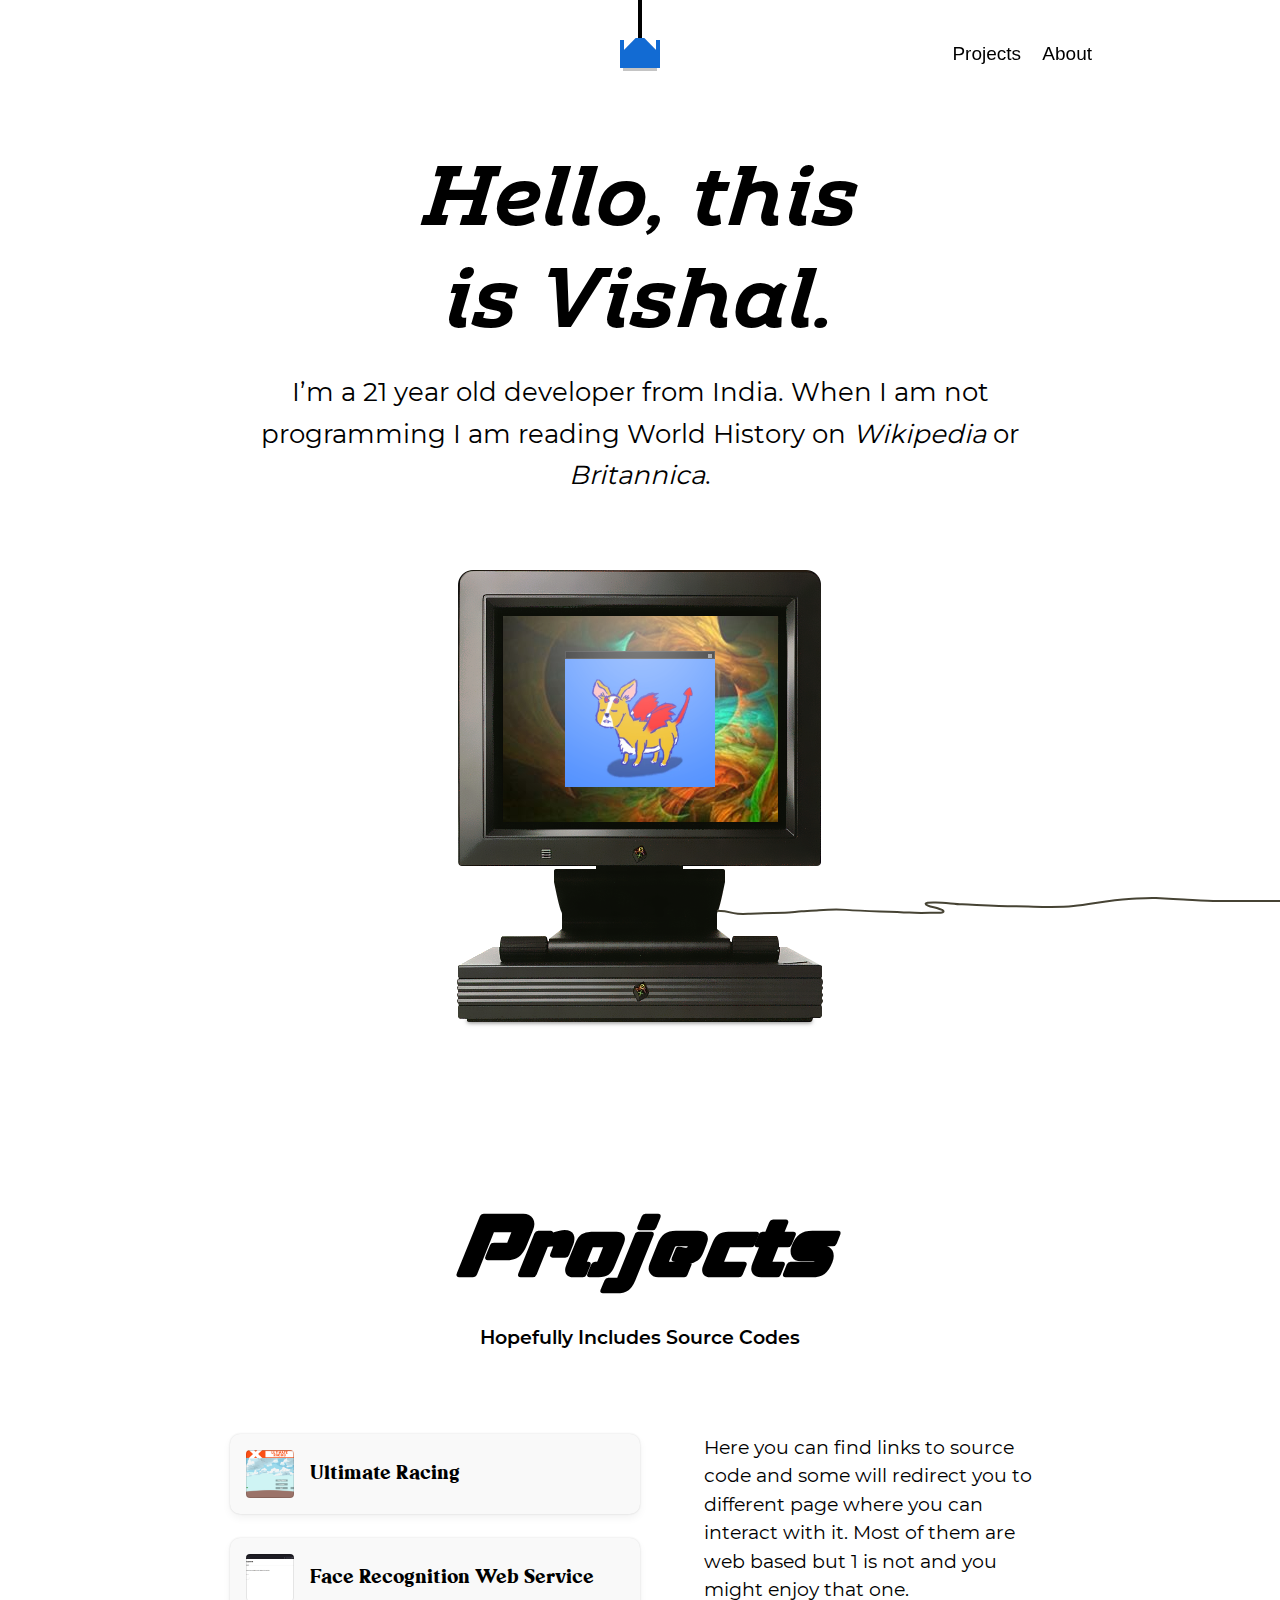
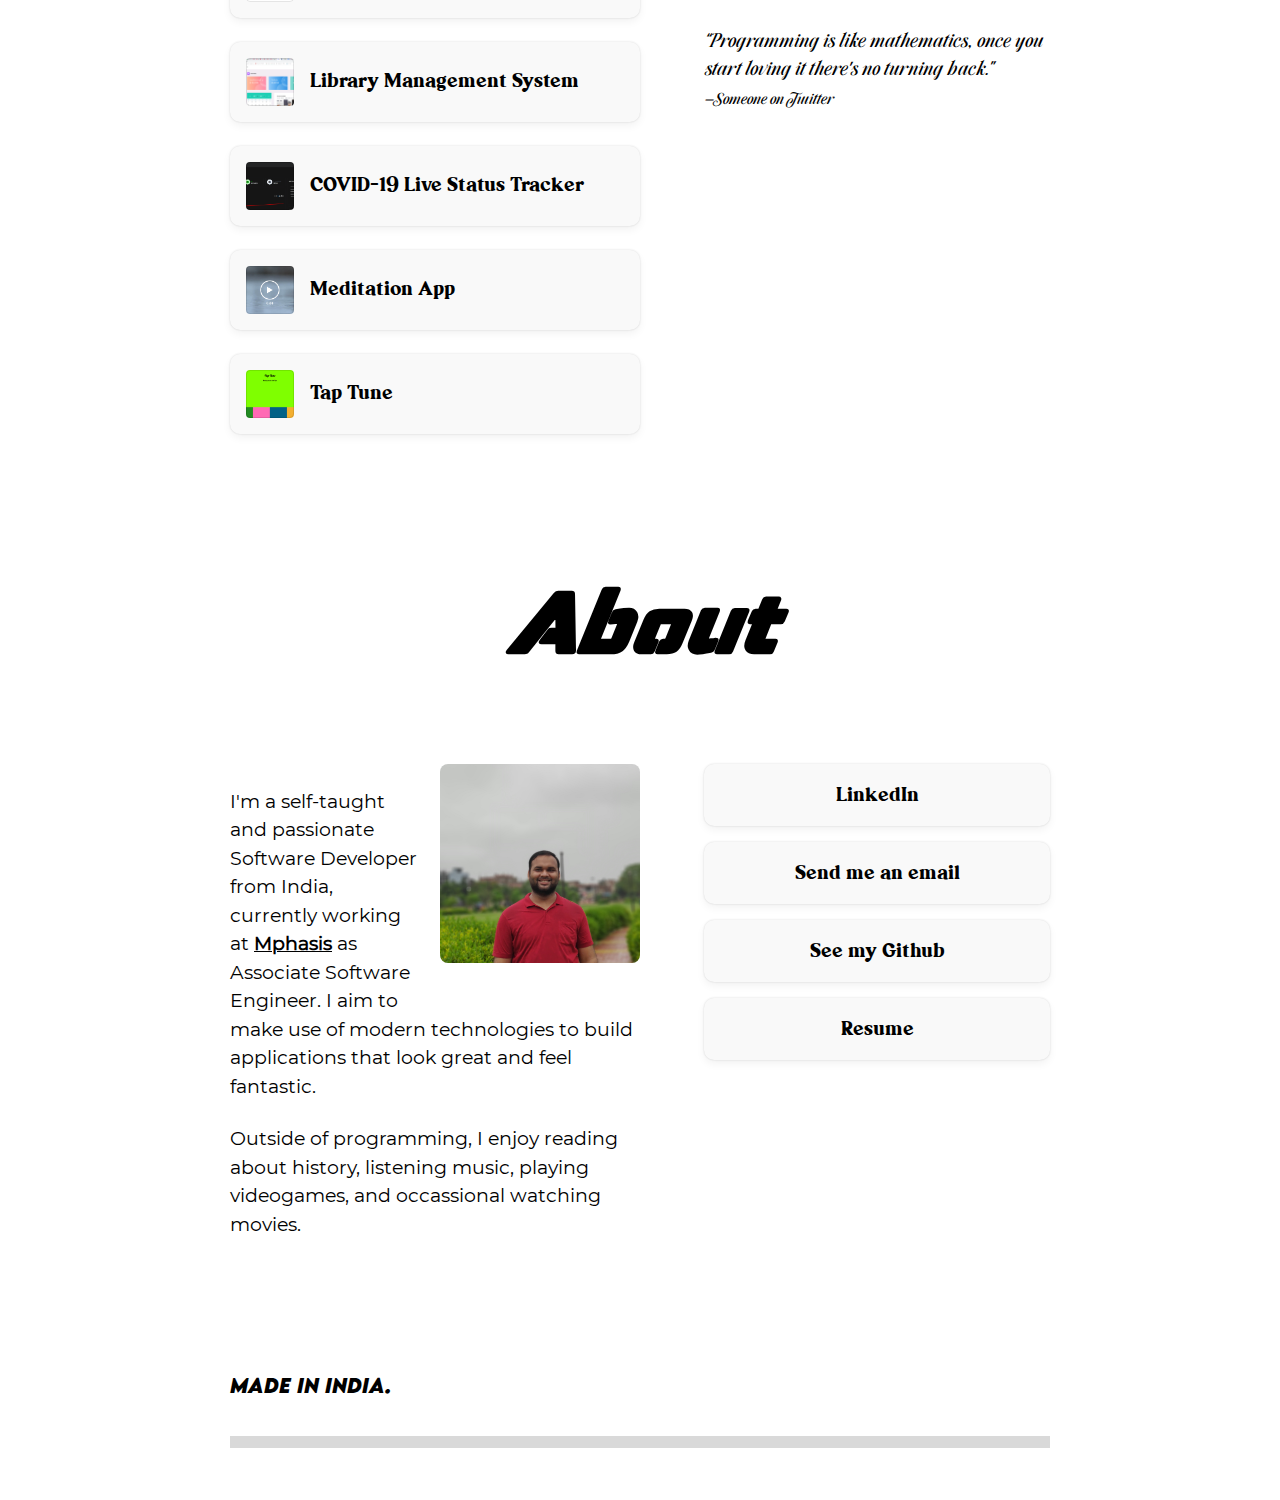
==== index.html @ 332086d8 "Add files via upload" ====
<!DOCTYPE html><html lang="en">

<meta http-equiv="content-type" content="text/html;charset=utf-8" />
<head>
    <meta charset="UTF-8">
    <meta name="viewport" content="width=device-width, initial-scale=1.0">
    <meta http-equiv="X-UA-Compatible" content="ie=edge">
    <meta name="description" content="I’m a 21 year old  developer from India.">
    <link rel="apple-touch-icon-precomposed" href="apple-touch-icon.png">
    
    <link rel="icon shortcut" href="Media/images/icon.ico">
    <link rel="stylesheet" type="text/css" href="CSS/reset.css">
    <link rel="stylesheet" type="text/css" href="CSS/stylesheet.css">
    <link rel="stylesheet" type="text/css" href="CSS/style.css">
    <link rel="stylesheet" href="https://maxcdn.bootstrapcdn.com/bootstrap/4.5.2/css/bootstrap.min.css">
    <script src="https://ajax.googleapis.com/ajax/libs/jquery/3.5.1/jquery.min.js"></script>
    <script src="https://cdnjs.cloudflare.com/ajax/libs/popper.js/1.16.0/umd/popper.min.js"></script>
    <script src="https://maxcdn.bootstrapcdn.com/bootstrap/4.5.2/js/bootstrap.min.js"></script>
    <title>Vishal Rajoriya</title>
</head>
<body class="pulp">
     <main>  
         <header> 
             <nav> 
                 <a href="#" title="Doesnt need a Title" class="logo"> 
                     <figure> 
                        <svg fill="none" height="71" width="40" xmlns="http://www.w3.org/2000/svg">
                            <path d="M18 0h4v38h-4z" fill="#000" class="cable"/>
                            <g fill="#126bd3">
                                <path d="M0 54h40v14H0zM0 40h4v14H0zM36 40h4v14h-4z"/>
                                <path d="M15.667 38h8.666L40 54H0z"/>
                            </g>
                            <path d="M3 71h34v-3H3z" fill="#c4c4c4"/>
                        </svg> 
                    </figure> 
                </a> 
                <ul class="menu"> 
                    <li><a href="#projects">Projects</a></li> 
                    <li><a href="#about">About</a></li> 
                </ul> 
            </nav> 
        </header>  
        <section class="introduction"> 
            <div class="content"> 
                <header> 
                    <h1 style="font-family: hen1;">Hello, this<br> is Vishal.</h1> 
                    <h2 style="font-family: mons;">I’m a 21 year old developer from India. When I am not programming I am reading 
                        World History on <a href="https://en.wikipedia.org/wiki/Timelines_of_world_history"><i>Wikipedia</i></a> 
                        or <a href="https://www.britannica.com/place/ancient-Rome"><i>Britannica</i></a>.</h2> 
                </header> 
            </div> 
            <figure class="computer"> 
                <figure class="monitor"></figure> 
                <figure class="video"> 
                    <div class="desktop"> 
                        <div class="dancing-baby window">

                        </div> 
                    </div> 
                </figure> 
                <figure class="cord"> 
                    <svg fill="none" height="18" width="501" xmlns="http://www.w3.org/2000/svg">
                        <path d="M0 13.75c5.741 0 11.129.982 16.7 2.347 5.62 1.377 11.136.84 16.84.573a929.11 929.11 0 0134.262-.955c5.546-.054 11.153-1.02 16.7-1.364 5.821-.362 11.64-.626 17.452-1.091 8.968-.718 18.483-1.109 27.471-.382 20.992 1.697 41.946 1.283 62.959 2.728 9.912.682 20.062.11 30.004.11.694 0 4.702-.19 4.008-1.72-.672-1.482-3.177-1.638-4.453-2.21-3.455-1.547-7.44-1.436-11.022-3.191-7.614-3.732 5.67-3.192 7.905-3.192 8.769 0 17.423 1.59 26.191 1.964 17.682.753 35.242 1.964 52.967 1.964 19.383 0 39.103 1.808 58.422-.245 18.505-1.967 36.792-6.178 55.416-7.012 9.01-.403 18.15-1.376 27.165-.982 9.221.403 18.446.895 27.667 1.364 11.493.585 22.83 1.473 34.346 1.473"/>
                    </svg>
                 </figure> 
                </figure> 
            </section>  


            <section class="projects" id="projects"> 
                <div class="content"> 
                    <header> 
                        <h1  style="font-family: per;">Projects</h1> 
                        <h3 style="font-family: mons2;">Hopefully Includes Source Codes</h3> 
                    </header> 
                    <div class="side-by-side"> 
                        <ul class="items"> 
                            <li> 
                                <a href="https://github.com/amBatman-tech/Ultimate-Racing" title="Ultimate Racing"> 
                                    <figure> 
                                        <div class="artwork" style="background-image:url(Media/images/ultimate-racing.png)">
                                        </div> 
                                    </figure> 
                                <cite style="font-family: ran;">Ultimate Racing</cite> 
                                </a> 
                            </li> 
                            
                            <li> 
                                <a href="https://github.com/amBatman-tech/face-recognition-flask-app" title="Face Recognition Web Service"> 
                                    <figure> 
                                        <div class="artwork" style="background-image:url(Media/images/facial-recognition.png)">
                                        </div> 
                                    </figure> 
                                    <cite style="font-family: ran;">Face Recognition Web Service</cite> 
                                </a> 
                            </li>
                            
                            <li> 
                                <a href="https://github.com/amBatman-tech/Library-Management-System-using-Angular-Spring-Boot-and-Oracle" title="Library Management System"> 
                                    <figure> 
                                        <div class="artwork" style="background-image:url(Media/images/Library-Management-dashboard.png)">
                                        </div> 
                                    </figure> 
                                    <cite style="font-family: ran;">Library Management System</cite>
                                </a> 
                            </li> 
                            
                            
                            <li> 
                                <a href="covid-live-tracker/index.html" title="COVID-19 Live Status Tracker"> 
                                    <figure> 
                                        <div class="artwork" style="background-image:url(Media/images/covid-tracker-app.png)">
                                        </div> 
                                    </figure> 
                                    <cite style="font-family: ran;">COVID-19 Live Status Tracker</cite>
                                </a> 
                            </li> 
    
                            <li> 
                                <a href="Meditation_app/index.html" title="Meditation App"> 
                                    <figure> 
                                        <div class="artwork" style="background-image:url(Media/images/Meditation-app.png)">
                                        </div> 
                                    </figure> 
                                    <cite style="font-family: ran;">Meditation App</cite>
                                </a> 
                            </li>
                            
                            <li> 
                                <a href="Tap-Tune/index.html" title="Tap Tune"> 
                                    <figure> 
                                        <div class="artwork" style="background-image:url(Media/images/tap-tune.png)">
                                        </div> 
                                    </figure> 
                                    <cite style="font-family: ran;">Tap Tune</cite>
                                </a> 
                            </li> 
                            
                        </ul> 
                        <aside class="notes"> 
                            <p style="font-family: mons;">Here you can find links to source code and some will redirect you to different page where you can interact with it. Most of them are web based but 1 is not and you might enjoy that one.</p> 
                            <blockquote  style="font-family:handyQuote;"> “Programming is like mathematics, once you start loving it there's no turning back.” <br>
                                <small>—<a href="https://twitter.com/itsbaibhav/status/1422830975092805635" target="_blank" >Someone on Twitter</a></small> 
                            </blockquote> 
                        </aside>
                    </div>
                </div>
            </section>     
        

        <section class="about" id="about"> 
            <div class="content"> 
                <header> 
                    <h1 style="text-align: center;font-family: per;">About</h1> 
                </header> 
                <div class="side-by-side"> 
                    <article> <figure class="photo"> 
                        <img src="Media/images/mugshot-1.jpg" width="200" height="218" title="File photo"> 
                    </figure>
                    <p style="font-family: mons;">I'm a self-taught and passionate Software Developer from India, currently working at <u><a href="https://www.mphasis.com/home.html" style="text-decoration: none;color: black;font-weight: 900;">Mphasis</a></u>
                        as Associate Software Engineer. I aim to make use of modern technologies to build applications that look great and feel fantastic. </p>
                        <p style="font-family: mons;">Outside of programming, I enjoy reading about history, listening music, playing videogames, and occassional watching movies.</p> 
                        </article> 
                        <nav class="links"> 
                            <ul> 
                                <li><a href="https://www.linkedin.com/in/vishal-rajoriya-156888165/" style="font-family: ran;">LinkedIn</a></li> 
                                <li><a href="mailto:vishalrajauriya2013@gmail.com?subject=Hey" style="font-family: ran;">Send me an email</a></li>
                                <li><a href="https://github.com/amBatman-tech" style="font-family: ran;">See my Github</a></li> 
                                <li><a href="/Media/docs/VISHALRAJORIYA_RESUME.pdf" style="font-family: ran;">Resume</a></li> 
                            </ul> 
                        </nav> 
                    </div> 
                </div> 
            </section>  
            
            <footer> <div class="content"> <p style="font-family: lem2;">Made in India.</p> </div> </footer> 
        </main> 
        
        <script src="js/main.js"></script> </body>

</html>
---- CSS/stylesheet.css ----
@font-face{
	font-family:Noe Text;
	src:url(NoeText.1c313b59.woff2) format("woff2"),url(NoeText.b48b0029.woff) format("woff");
	font-weight:400;
	font-style:normal
	}
@font-face{
	font-family:Noe Text;
src:url(NoeText-Bold.529838f6.woff2) format("woff2"),url(NoeText-Bold.2d2126b9.woff) format("woff");
font-weight:700;
font-style:normal
}

@font-face{
	font-family:Noe Text;
src:url(NoeText-SemiBoldItalic.d4eff6a8.woff2) format("woff2"),url(NoeText-SemiBoldItalic.509836cc.woff) format("woff");
font-weight:600;
font-style:italic
}

@font-face{font-family:Noe Text;
src:url(NoeText-BoldItalic.c31d9f21.woff2) format("woff2"),url(NoeText-BoldItalic.d7d267e1.woff) format("woff");
font-weight:700;
font-style:italic
}
@font-face{
	font-family:Noe Text;
	src:url(NoeText-BlackItalic.026314c4.woff2) format("woff2"),url(NoeText-BlackItalic.6ed359b5.woff) format("woff");
	font-weight:900;
	font-style:italic
	}
@font-face{
		font-family:Noe Text;
		src:url(NoeText-SemiBold.a7fa5716.woff2) format("woff2"),url(NoeText-SemiBold.26dc69ac.woff) format("woff");
		font-weight:600;
		font-style:normal
		}
@font-face{
	font-family:Noe Text;
	src:url(NoeText-Black.3ad57c14.woff2) format("woff2"),url(NoeText-Black.56181d0d.woff) format("woff");
	font-weight:900;font-style:normal
	}
	@font-face{
		font-family:Noe Text;
	src:url(NoeText-Italic.4441f20a.woff2) format("woff2"),url(NoeText-Italic.ae378d26.woff) format("woff");
	font-weight:400;
	font-style:italic}
---- CSS/style.css ----
@font-face{
    font-family: 'handyQuote';
    src: url(fonts/HandyQuomteRegular-6YLLo.ttf);

}

@font-face{
    font-family: 'per';
    src: url(fonts/Pervitina-Dex-FFP.ttf);

}

@font-face{
    font-family: 'hen1';
    src: url(fonts/Amazing-Slab-Bold-Italic-trial.ttf);
}

@font-face{
    font-family: 'lem';
    src: url(fonts/LemonMilkMediumItalic-d95nl.otf);
}

@font-face{
    font-family: 'lem2';
    src: url(fonts/LemonMilkBoldItalic-PKZ3P.otf);
}

@font-face{
    font-family: 'mons';
    src: url(fonts/MontserratRegular-BWBEl.ttf);
}

@font-face{
    font-family: 'mons2';
    src: url(fonts/MontserratSemibold-8M8PB.otf);
}

@font-face{
    font-family: 'ran';
    src: url(fonts/RanilleNormalRegular-EaZJj.ttf);
}

html{
    scroll-behavior: smooth;
  }
.pulp{
    /*font-family:Noe Text,serif;*/
    font-size:19px;
    line-height:1.5;
    -webkit-font-smoothing:antialiased;
    color:#000;background-color:#fff
}
@media (prefers-color-scheme:dark)
{.pulp{color:#fff;background-color:#000}}.pulp *{box-sizing:border-box;-moz-box-sizing:border-box}.pulp h1{font-size:85px;font-weight:800;line-height:1.2}

@media (max-width:600px)
{.pulp h1{font-size:60px}}.pulp h2{font-size:26px;line-height:1.6}.pulp h3{font-family:Helvetica Neue,sans-serif;font-size:19px;font-weight:500}.pulp em,.pulp i{font-style:italic}.pulp a{color:inherit}.pulp .content{padding-left:52px;padding-right:52px;margin:0 auto;max-width:924px}

@media (max-width:600px)
{.pulp .content{padding-left:32px;padding-right:32px}}.pulp .content *+*{margin-top:1.5rem}.pulp main>header{font-family:Helvetica Neue,sans-serif;font-size:19px;font-weight:500;position:fixed;width:100%;top:0;z-index:9}
.pulp main>header nav{zoom:1;display:block;position:relative;max-width:1000px;margin:0 auto}
.pulp main>header nav:after,
.pulp main>header nav:before{content:"";display:table}
.pulp main>header nav:after{clear:both}
.pulp main>header .logo{position:absolute;width:100%;text-align:center}
.pulp main>header .logo .cable{fill:#000}

@media (prefers-color-scheme:dark)
{.pulp main>header .logo .cable{fill:#343434}}
.pulp main>header .menu{position:relative;z-index:2;float:right;margin:32px;padding:8px 16px;border-radius:8px;background:hsla(0,0%,100%,.75)}
.pulp main>header .menu li{display:inline-block}
.pulp main>header .menu li:not(:last-child){margin-right:16px}
.pulp main>header .menu a{text-decoration:none;color:inherit}

@media (prefers-color-scheme:dark)
{.pulp main>header .menu{background:rgba(0,0,0,.75)}}

@media (max-width:600px)
{.pulp main>header .menu{display:none;}}
.pulp main>section{padding-top:92px}
.pulp main>section header{padding-top:52px;padding-bottom:52px}


@media (max-width:600px)
{.pulp main>section header{padding-top:32px;padding-bottom:32px}}
.pulp main>section .side-by-side{display:table;width:100%}
.pulp main>section .side-by-side>*{display:table-cell;vertical-align:top}
.pulp main>section .side-by-side>:last-child{width:50%;padding-left:64px

}@media (max-width:600px)
{.pulp main>section .side-by-side>*{display:block}
.pulp main>section .side-by-side>:last-child{width:auto;padding-left:0}}
.pulp main>footer{padding-top:52px;padding-bottom:52px;font-family:Helvetica Neue,sans-serif;font-weight:500}


@media (max-width:600px)
{.pulp main>footer{padding-top:32px;padding-bottom:32px}}
.pulp main>footer .content{margin-top:64px}
.pulp main>footer .content p{margin-top:0}
.pulp main>footer .content:after{content:"";display:block;height:32px;border-bottom:12px solid rgba(0,0,0,.15)}

@media (prefers-color-scheme:dark)
{.pulp main>footer .content:after{border-bottom:12px solid hsla(0,0%,100%,.1)}}
.pulp .introduction{text-align:center}
.pulp .introduction .computer{display:block;margin:0 auto;position:relative;width:100%;overflow:hidden}
.pulp .introduction .computer .monitor{
    display:block;background-position:top;background-repeat:no-repeat;
    background-image:url(../Media/images/Computer-Sprite.png);height:484px;z-index:1;background-position-y:top}


@media (prefers-color-scheme:dark)
{.pulp .introduction .computer .monitor{background-position-y:bottom}}
.pulp .introduction .computer .video{
    z-index:-1;display:table;position:absolute;text-align:center;top:58px;
    left:50%;margin-left:-138px;width:276px;height:209px;background:url(../Media/images/Wallpaper.jpg)
}
.pulp .introduction .computer .video .desktop{display:table-cell;vertical-align:middle}
.pulp .introduction .computer .cord{position:absolute;left:50%;margin-left:75px;top:340px;width:100%;height:32px}
.pulp .introduction .computer .cord svg{position:absolute;left:2px;stroke-width:2px}
.pulp .introduction .computer .cord:after{content:"";display:block;position:absolute;left:501px;top:3px;right:0;height:2px}
.pulp .introduction .computer .cord svg{stroke:#464334}.pulp .introduction .computer .cord:after{background:#464334}

@media (prefers-color-scheme:dark){
    .pulp .introduction .computer .cord svg{stroke:#191813}
    .pulp .introduction .computer .cord:after{background:#191813}}
    .pulp .introduction .computer .window{position:relative;background:#000}
    .pulp .introduction .computer .window:before{content:"";display:block;border:1px solid #222;background:#000;height:8px}
    .pulp .introduction .computer .window:after{content:"";display:block;position:absolute;top:3px;right:3px;width:4px;height:4px;background:grey}
    .pulp .introduction .computer .dancing-baby{margin:0 auto;width:150px;height:136px;background-size:cover;background-image:url(../Media/images/dragon.webp)}
    .pulp .work{text-align:center}.pulp .work .container{margin-bottom:32px}
    .pulp .work .selection{padding:32px;margin:-32px;overflow:hidden;box-sizing:content-box}
    .pulp .work .selection.card-presentation{perspective:1000;transform:translateZ(0)}
    .pulp .work .selection.card-presentation *+*{margin-top:0}
    .pulp .work .selection.card-presentation article,.pulp .work .selection.card-presentation li{width:100%;height:500px}
    .pulp .work .selection.card-presentation li{cursor:pointer;will-change:transform,margin-top;transition:all .45s ease-out,margin-top .2s ease-out}
    .pulp .work .selection.card-presentation li .caption,.pulp .work .selection.card-presentation li cite{opacity:0}
    .pulp .work .selection.card-presentation li.is-selected .caption,
    .pulp .work .selection.card-presentation li.is-selected cite{opacity:1}
    .pulp .work .selection.card-presentation li:not(:last-child):after{
        content:"";display:block;position:absolute;top:0;left:0;width:100%;height:100%;
        transition:all .25s ease-out;background-image:linear-gradient(transparent,rgba(0,0,0,.5));
        background-repeat:no-repeat;border-radius:inherit;pointer-events:none}
        .pulp .work .selection.card-presentation li.is-selected:after{opacity:0;background-position-y:300px}
        .pulp .work .selection.card-presentation li:not(.is-selected):hover{margin-top:-16px}
        .pulp .work .selection.card-presentation li:not(.is-selected):hover cite{opacity:1}
        .pulp .work .selection.card-presentation li:not(.is-selected):active{margin-top:0}
        .pulp .work .selection.card-presentation:after{content:"";position:absolute;z-index:99;transition:opacity .25s ease-out;
            width:100%;left:0;bottom:0;border-bottom:10px solid rgba(0,0,0,.05)}
            
            
@media (prefers-color-scheme:dark){
    .pulp .work .selection.card-presentation:after{border-bottom:10px solid hsla(0,0%,100%,.05)}}
    .pulp .work .selection.card-presentation.has-selection:after{opacity:0}
    .pulp .work .items{position:relative}
    .pulp .work .items article{
        width:100%;height:500px;background-position:50%;background-size:cover;
        background-color:grey;border-radius:8px;box-shadow:0 0 16px rgba(0,0,0,.1)
    }
    .pulp .work .items article header{text-align:left;padding:16px}
    .pulp .work .items article cite{
        font-family:Helvetica Neue,sans-serif;font-size:32px;font-weight:600;
        color:#fff;text-shadow:0 2px 2px rgba(0,0,0,.1);text-align:left;
        padding:8px 16px;background:#000;border-radius:99px;white-space:nowrap
}

@media (max-width:600px){
    .pulp .work .items article cite{font-size:26px}}
    .pulp .work .items .caption{
        font-family:Helvetica Neue,sans-serif;transition:opacity .25s ease-out;
        padding:16px;color:#9a9a9a;transform:translateZ(0)
    }
    .pulp .projects header{text-align:center}
    .pulp .projects .items a{
        display:table;width:100%;padding:16px;
        font-family:Helvetica Neue,sans-serif;font-weight:500;border-radius:10px;
        color:inherit;text-decoration:none;line-height:1.3;
        box-shadow:0 0 2px rgba(0,0,0,.15),0 4px 8px rgba(0,0,0,.05);background:#f9f9f9
    }
    .pulp .projects .items a:hover{background-color:#fff}

@media (prefers-color-scheme:dark){
    .pulp .projects .items a{background:#1c1c1c}
    .pulp .projects .items a:hover{background-color:#232323}}
    .pulp .projects .items a figure{display:table-cell;vertical-align:top;width:48px}
    .pulp .projects .items a figure .artwork{
        width:48px;height:48px;border-radius:4px;background-color:#555;
        background-size:cover;background-repeat:no-repeat;background-position:50%
    }
    .pulp .projects .items a figure .artwork:after{
        content:"";display:block;width:inherit;height:inherit;border:1px solid rgba(0,0,0,.1);
        border-radius:inherit;box-sizing:border-box
    }
    .pulp .projects .items a cite{display:table-cell;vertical-align:middle;padding-left:16px}
    .pulp .projects blockquote{font-style:italic}
    .pulp .projects blockquote a{text-decoration:none}
    .pulp .about figure.photo{float:right;padding:0 0 16px 16px}
    .pulp .about figure.photo img{max-width:100%;height:auto;border-radius:8px}

@media (max-width:800px){
    .pulp .about figure.photo{width:50%}}
    .pulp .about .links *+*{margin-top:16px}.pulp .about .links a{display:block;color:inherit;font-family:Helvetica Neue,sans-serif;font-weight:500;text-decoration:none;text-align:center;height:62px;line-height:62px;border-radius:10px;box-shadow:0 0 2px rgba(0,0,0,.15),0 4px 8px rgba(0,0,0,.05);background-color:#f9f9f9}.pulp .about .links a:hover{background-color:#fff}@media (prefers-color-scheme:dark){.pulp .about .links a{background-color:#1c1c1c}.pulp .about .links a:hover{background-color:#232323}}
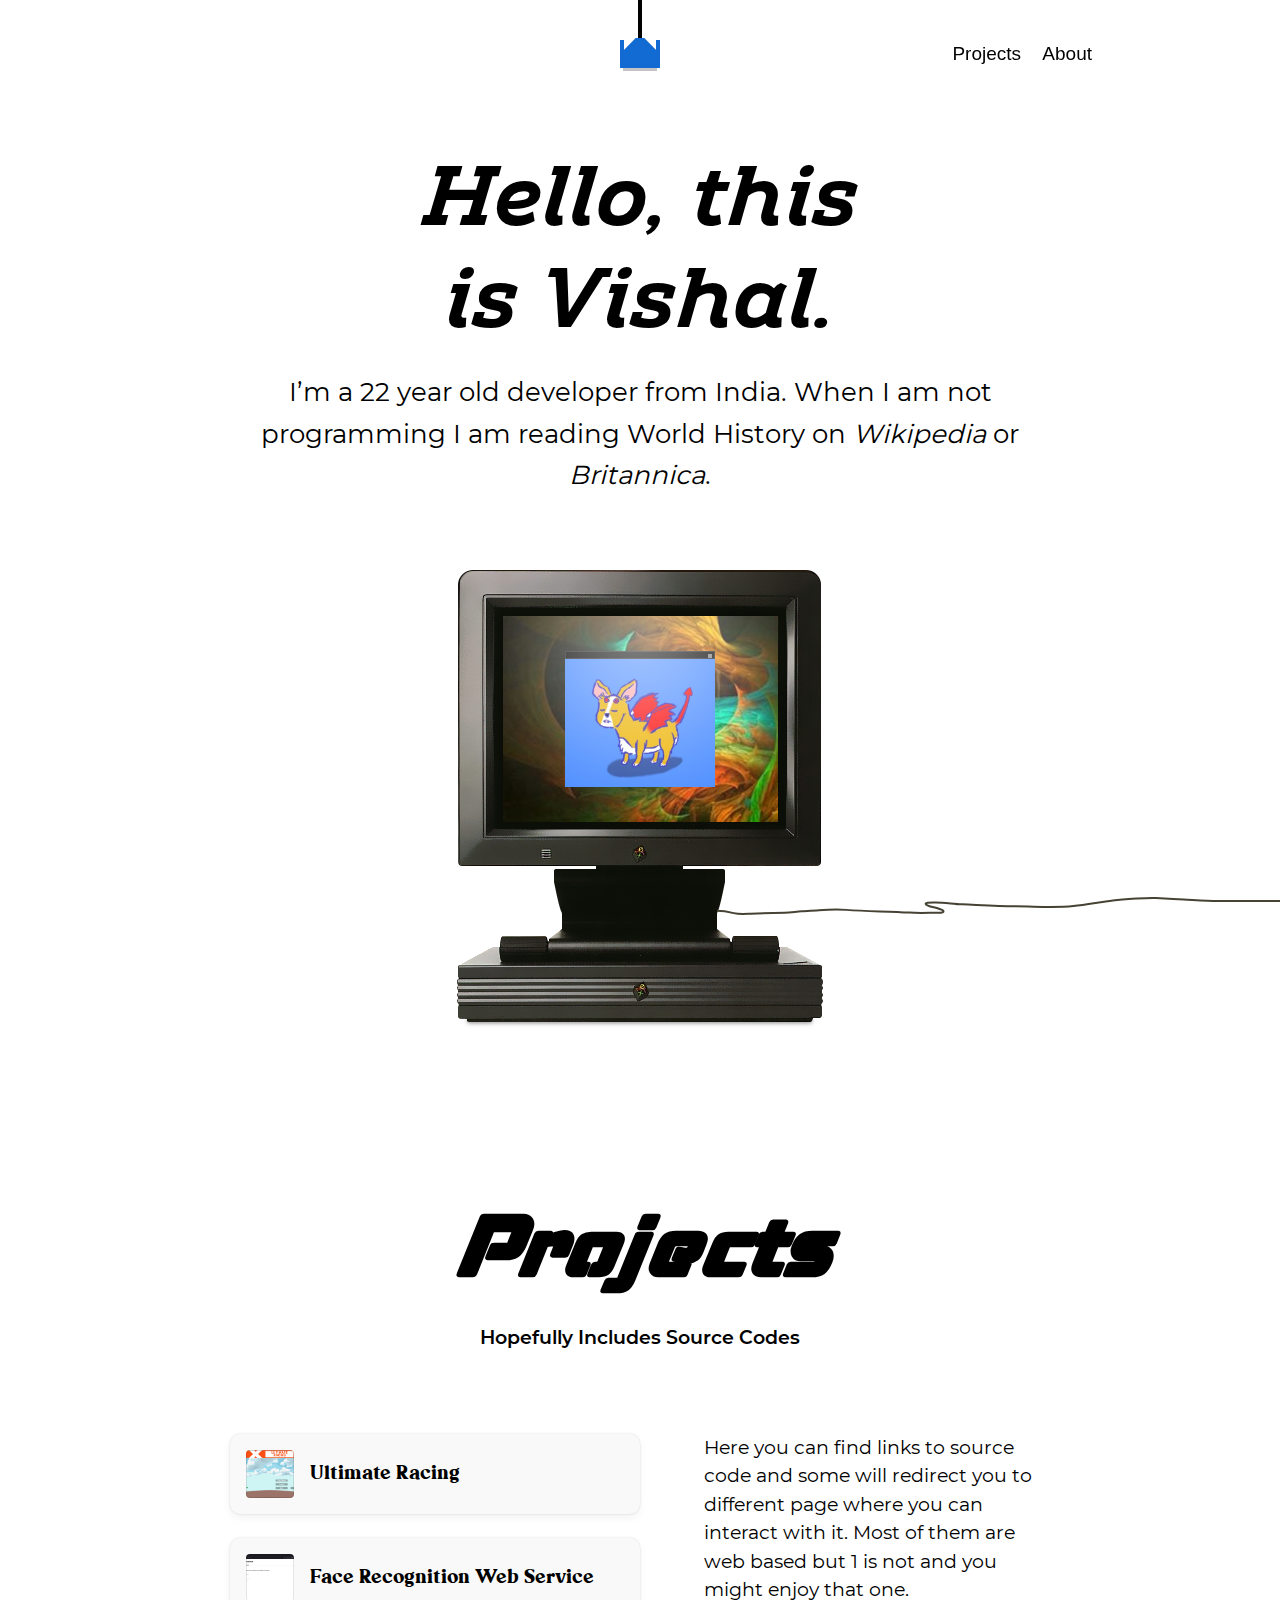
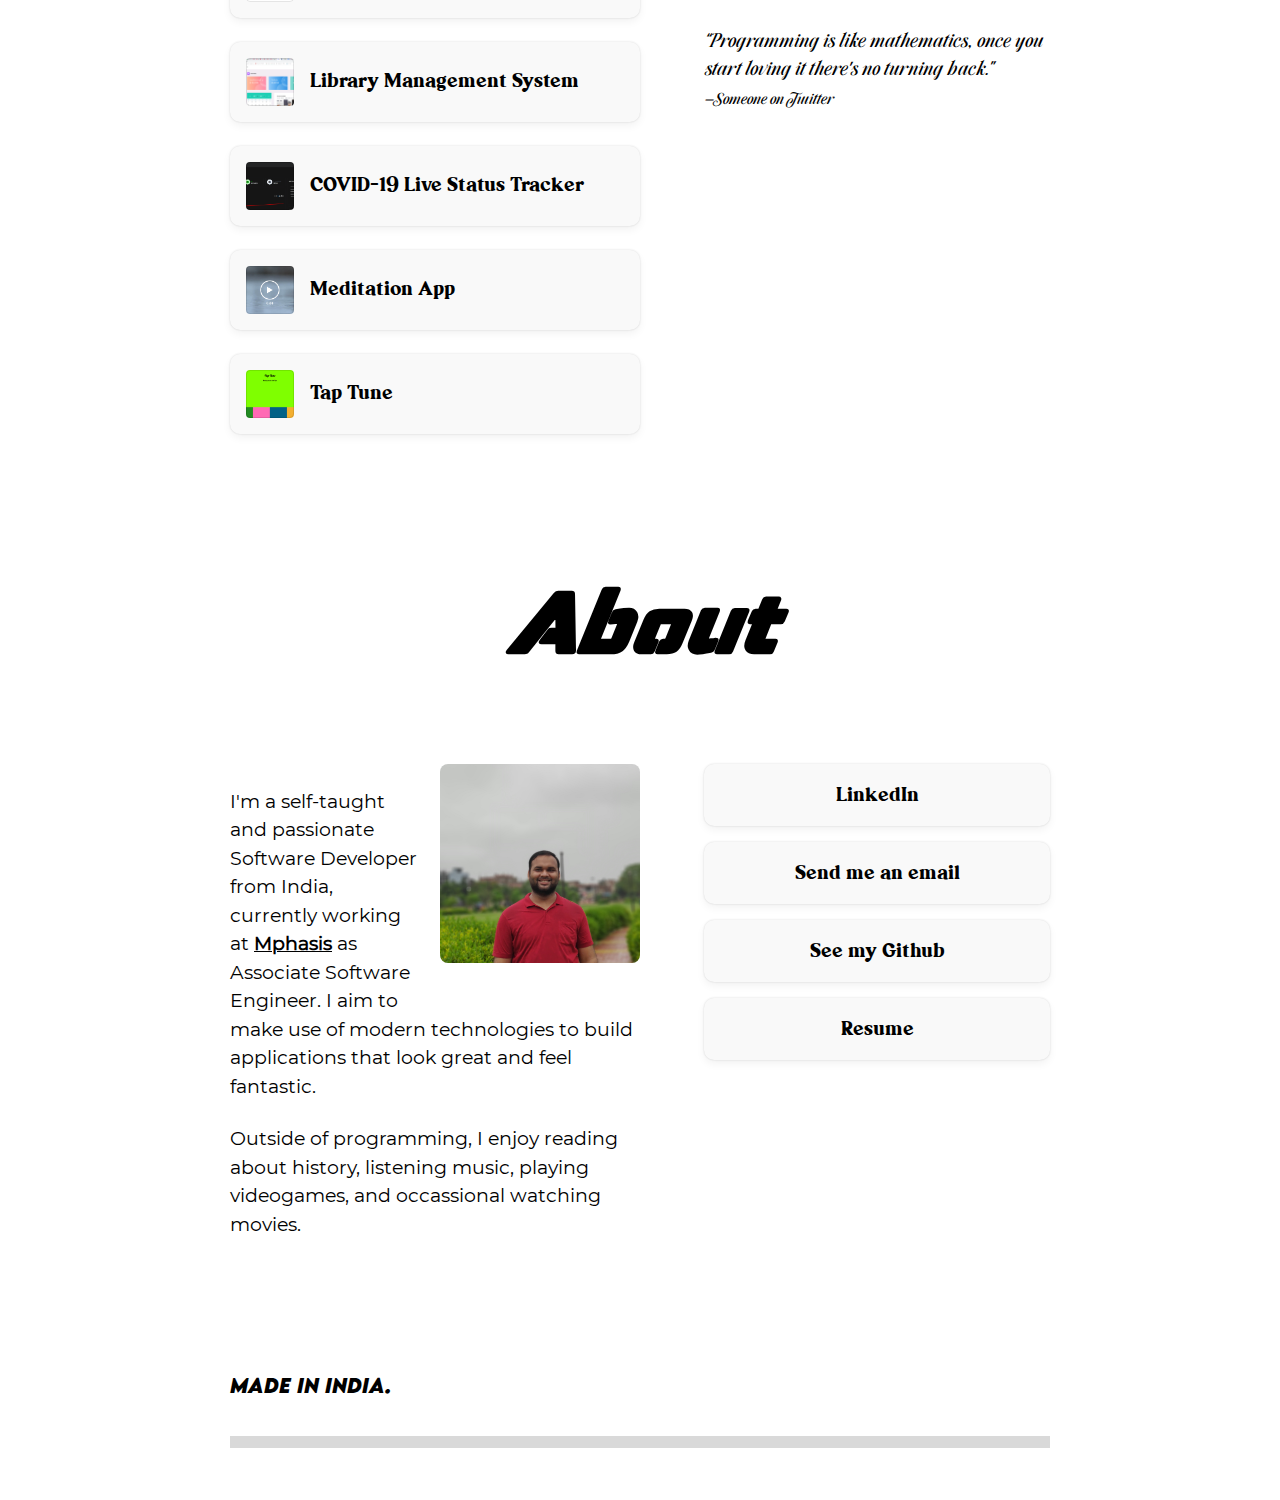
==== commit e87c5be6: "Update index.html" ====
--- a/index.html
+++ b/index.html
@@ -44,7 +44,7 @@
             <div class="content"> 
                 <header> 
                     <h1 style="font-family: hen1;">Hello, this<br> is Vishal.</h1> 
-                    <h2 style="font-family: mons;">I’m a 21 year old developer from India. When I am not programming I am reading 
+                    <h2 style="font-family: mons;">I’m a 22 year old developer from India. When I am not programming I am reading 
                         World History on <a href="https://en.wikipedia.org/wiki/Timelines_of_world_history"><i>Wikipedia</i></a> 
                         or <a href="https://www.britannica.com/place/ancient-Rome"><i>Britannica</i></a>.</h2> 
                 </header> 
@@ -178,4 +178,4 @@
         
         <script src="js/main.js"></script> </body>
 
-</html>+</html>
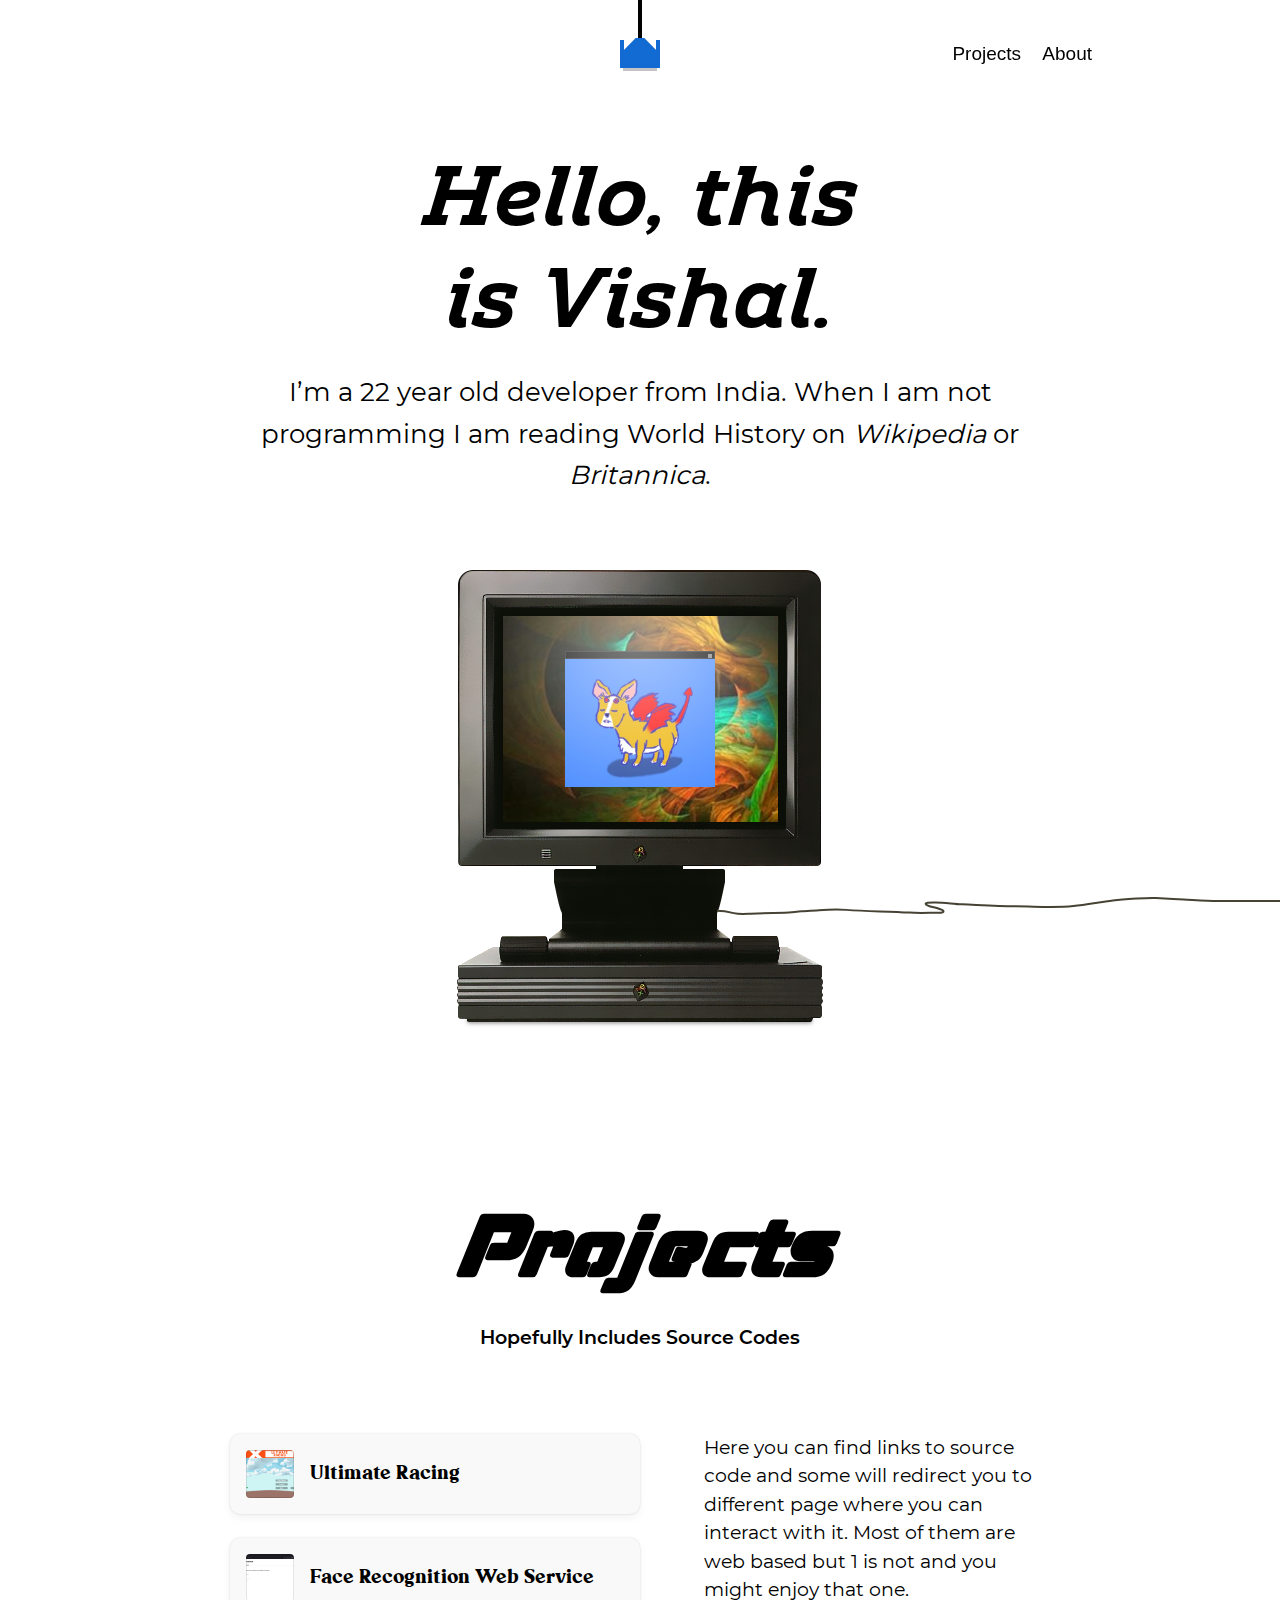
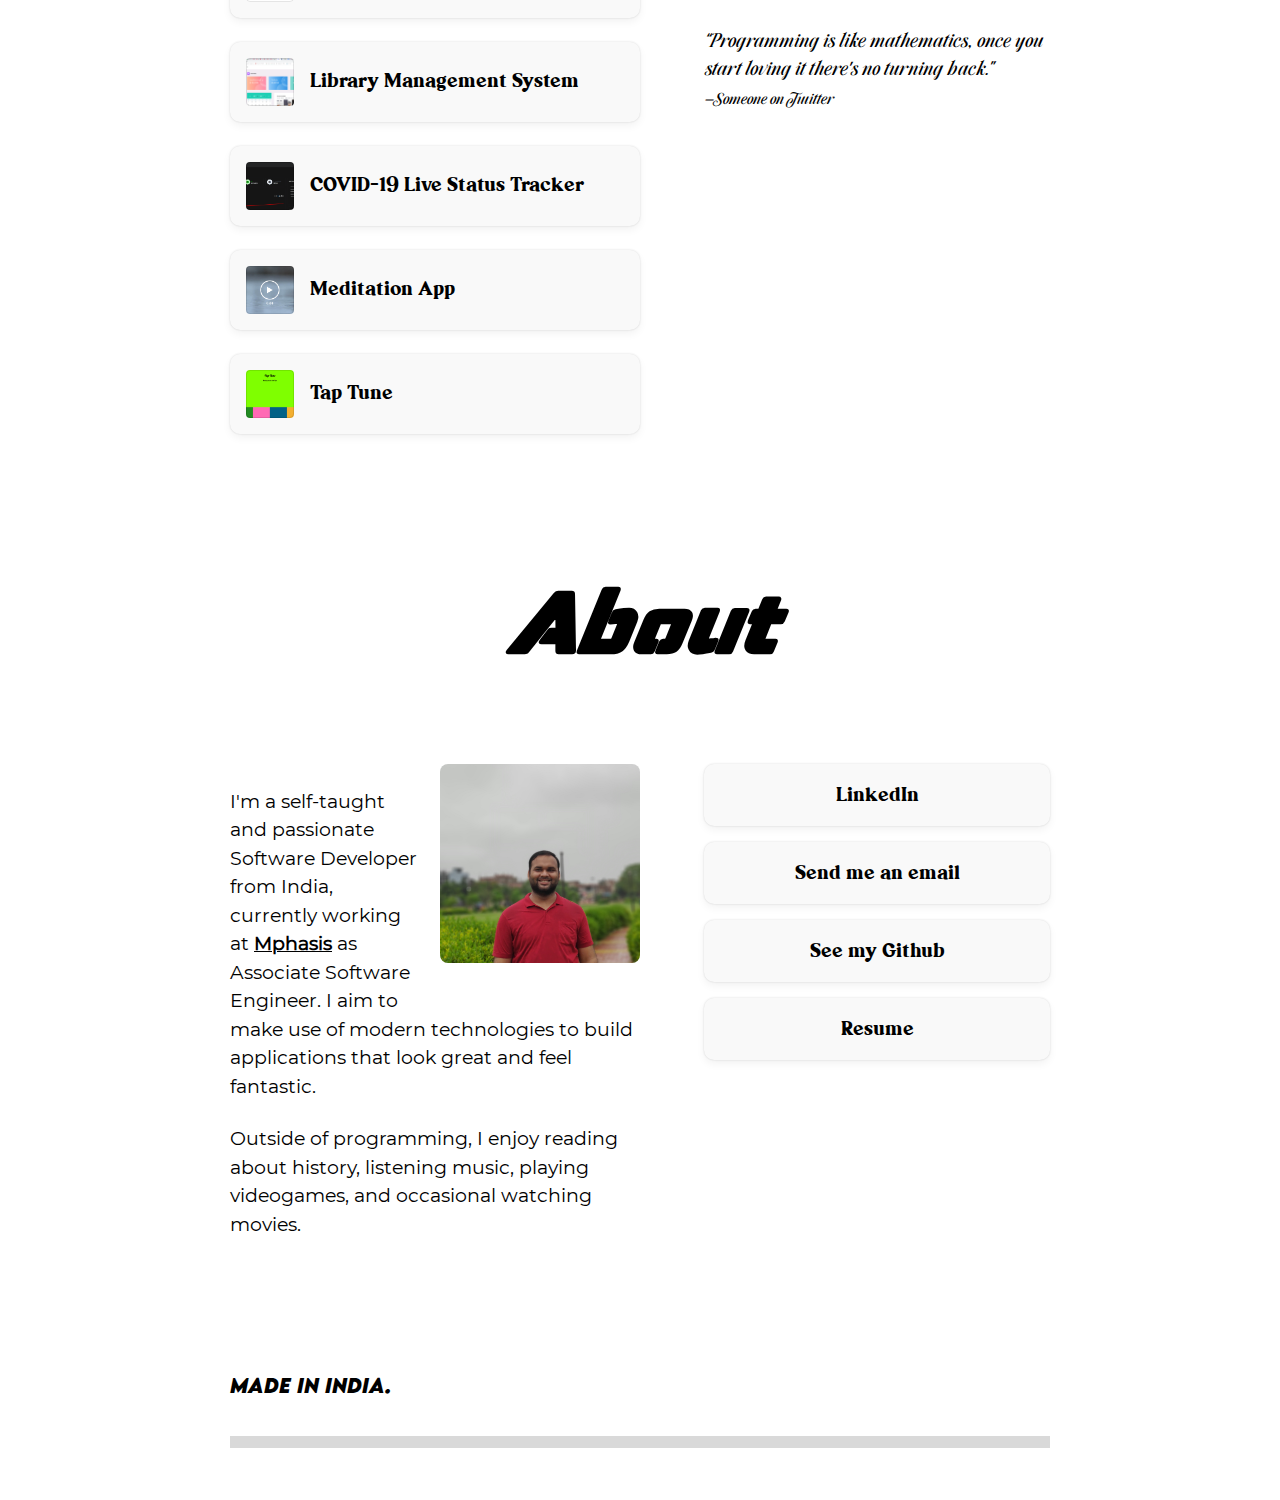
==== commit 589895e6: "Update index.html" ====
--- a/index.html
+++ b/index.html
@@ -159,7 +159,7 @@
                     </figure>
                     <p style="font-family: mons;">I'm a self-taught and passionate Software Developer from India, currently working at <u><a href="https://www.mphasis.com/home.html" style="text-decoration: none;color: black;font-weight: 900;">Mphasis</a></u>
                         as Associate Software Engineer. I aim to make use of modern technologies to build applications that look great and feel fantastic. </p>
-                        <p style="font-family: mons;">Outside of programming, I enjoy reading about history, listening music, playing videogames, and occassional watching movies.</p> 
+                        <p style="font-family: mons;">Outside of programming, I enjoy reading about history, listening music, playing videogames, and occasional watching movies.</p> 
                         </article> 
                         <nav class="links"> 
                             <ul> 
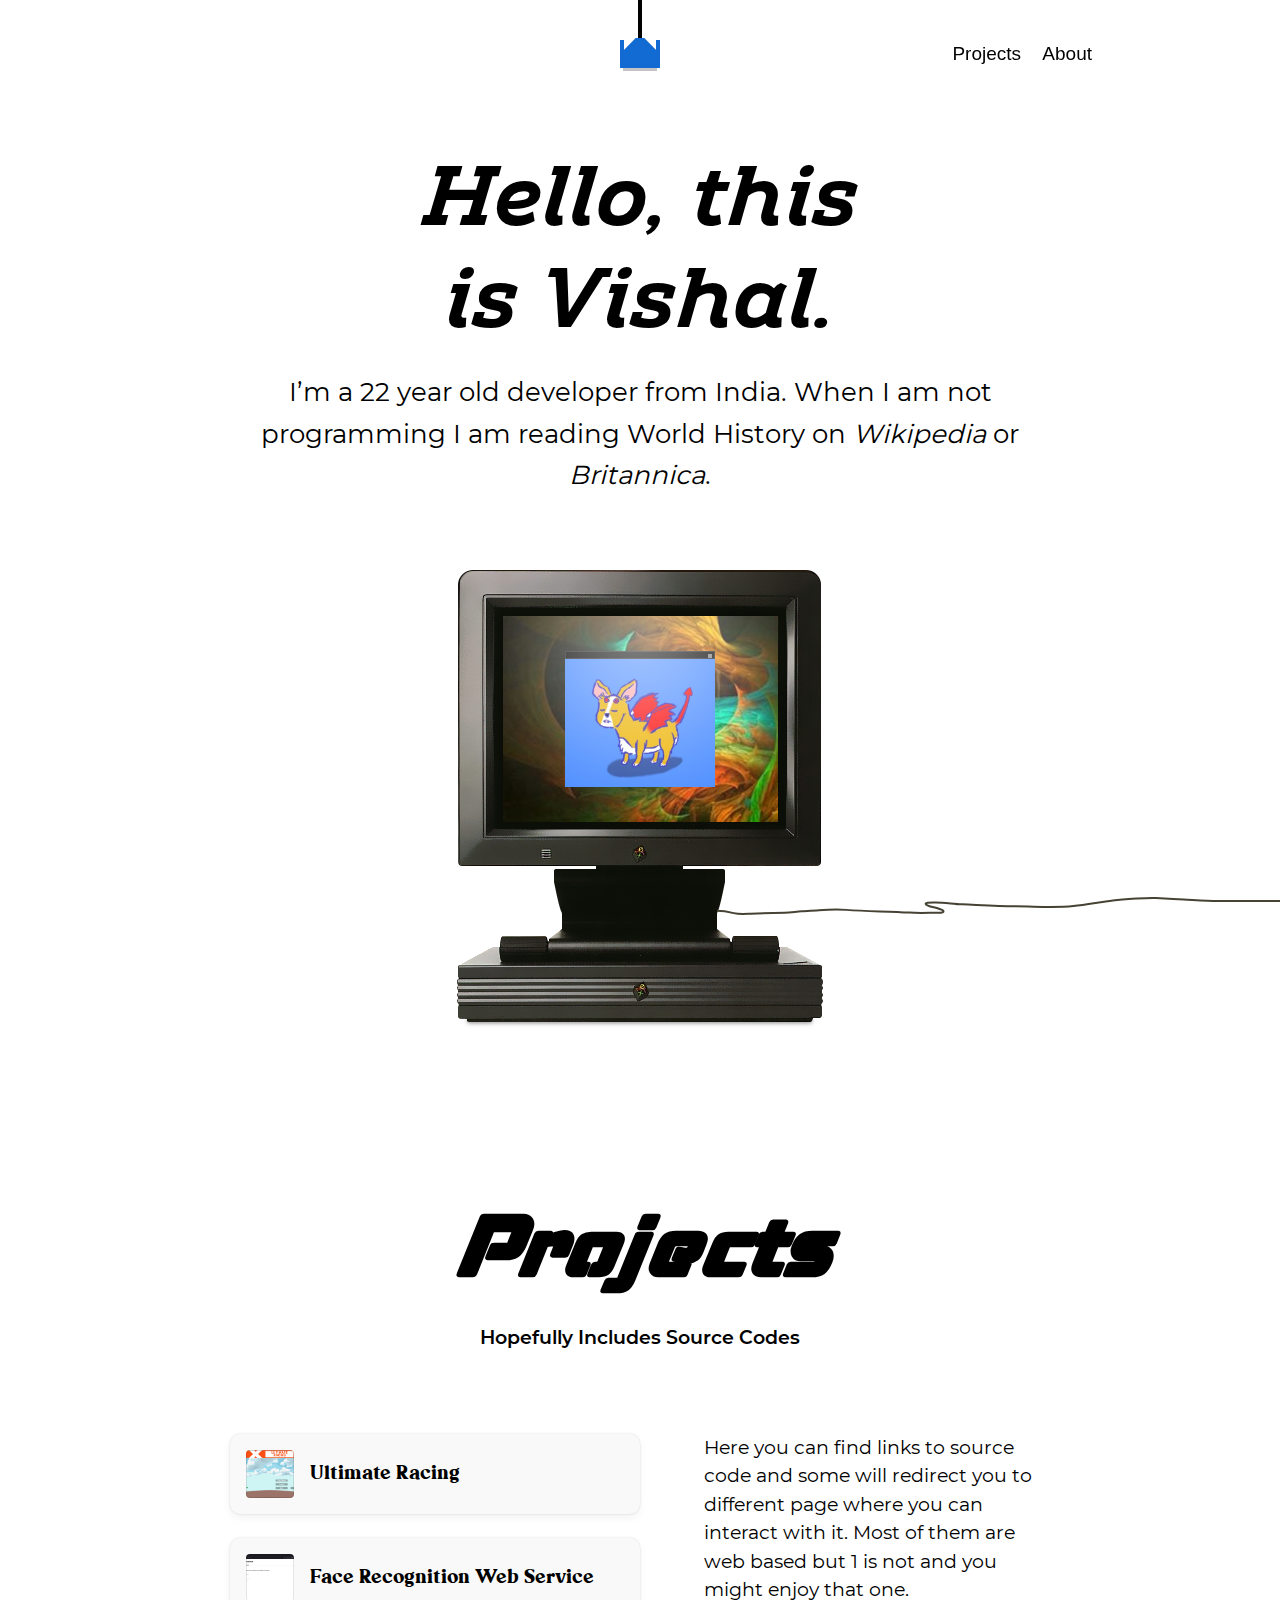
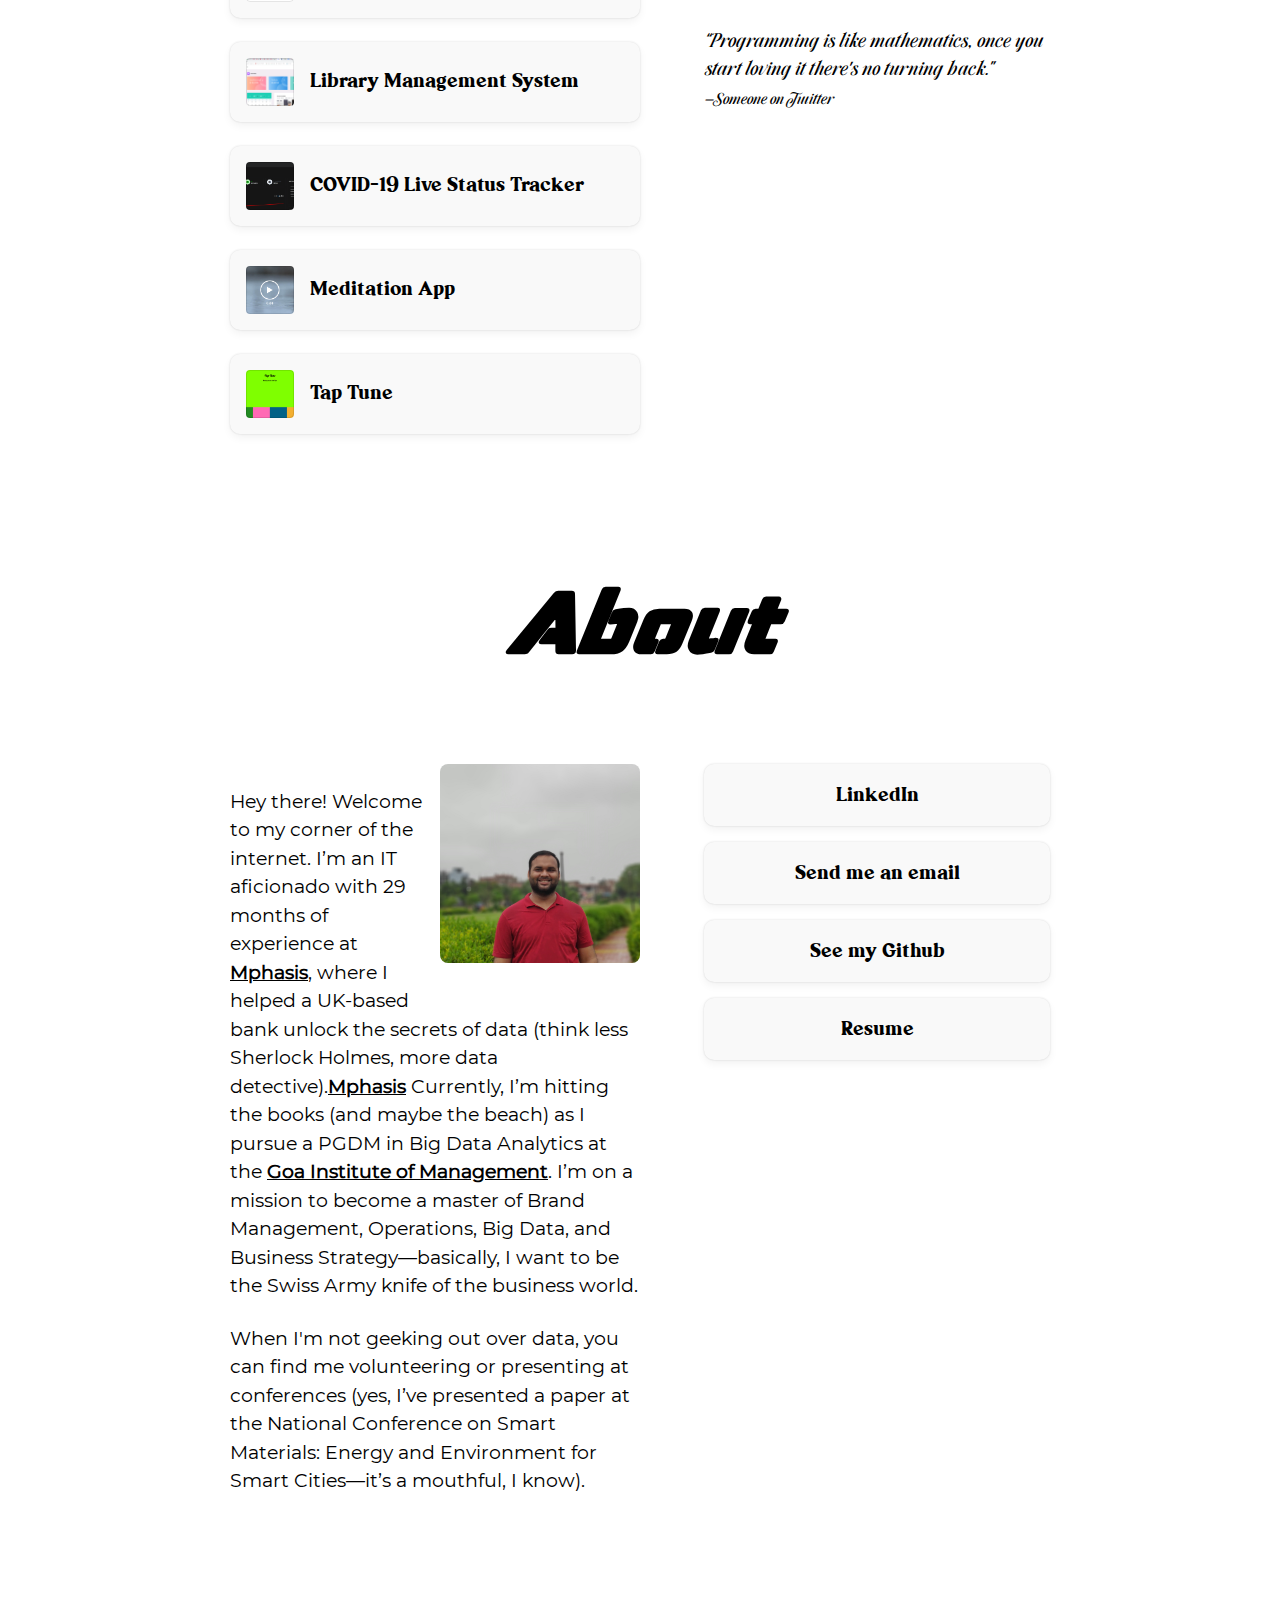
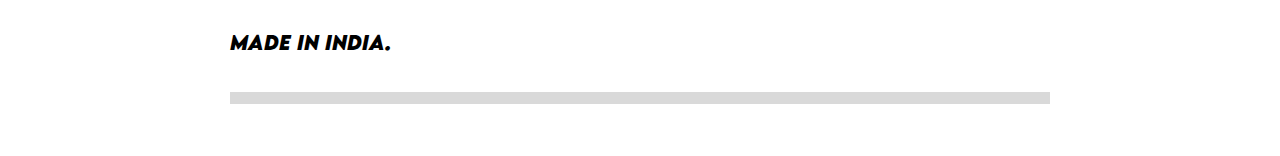
==== commit 9bf5e47c: "index.html" ====
--- a/index.html
+++ b/index.html
@@ -76,7 +76,7 @@
                     <div class="side-by-side"> 
                         <ul class="items"> 
                             <li> 
-                                <a href="https://github.com/amBatman-tech/Ultimate-Racing" title="Ultimate Racing"> 
+                                <a href="https://github.com/amVishalRajoriya/Ultimate-Racing" title="Ultimate Racing"> 
                                     <figure> 
                                         <div class="artwork" style="background-image:url(Media/images/ultimate-racing.png)">
                                         </div> 
@@ -86,7 +86,7 @@
                             </li> 
                             
                             <li> 
-                                <a href="https://github.com/amBatman-tech/face-recognition-flask-app" title="Face Recognition Web Service"> 
+                                <a href="https://github.com/amVishalRajoriya/face-recognition-flask-app" title="Face Recognition Web Service"> 
                                     <figure> 
                                         <div class="artwork" style="background-image:url(Media/images/facial-recognition.png)">
                                         </div> 
@@ -96,7 +96,7 @@
                             </li>
                             
                             <li> 
-                                <a href="https://github.com/amBatman-tech/Library-Management-System-using-Angular-Spring-Boot-and-Oracle" title="Library Management System"> 
+                                <a href="https://github.com/amVishalRajoriya/Library-Management-System-using-Angular-Spring-Boot-and-Oracle" title="Library Management System"> 
                                     <figure> 
                                         <div class="artwork" style="background-image:url(Media/images/Library-Management-dashboard.png)">
                                         </div> 
@@ -157,15 +157,16 @@
                     <article> <figure class="photo"> 
                         <img src="Media/images/mugshot-1.jpg" width="200" height="218" title="File photo"> 
                     </figure>
-                    <p style="font-family: mons;">I'm a self-taught and passionate Software Developer from India, currently working at <u><a href="https://www.mphasis.com/home.html" style="text-decoration: none;color: black;font-weight: 900;">Mphasis</a></u>
-                        as Associate Software Engineer. I aim to make use of modern technologies to build applications that look great and feel fantastic. </p>
-                        <p style="font-family: mons;">Outside of programming, I enjoy reading about history, listening music, playing videogames, and occasional watching movies.</p> 
+                    <p style="font-family: mons;">Hey there! Welcome to my corner of the internet. I’m an IT aficionado with 29 months of experience at <u><a href="https://www.mphasis.com/home.html" style="text-decoration: none;color: black;font-weight: 900;">Mphasis</a></u>, where I helped a UK-based bank unlock the secrets of data (think less Sherlock Holmes, more data detective).<u><a href="https://www.mphasis.com/home.html" style="text-decoration: none;color: black;font-weight: 900;">Mphasis</a></u>
+                        Currently, I’m hitting the books (and maybe the beach) as I pursue a PGDM in Big Data Analytics at the <u><a href="https://gim.ac.in/" style="text-decoration: none;color: black;font-weight: 900;">Goa Institute of Management</a></u>. I’m on a mission to become a master of Brand Management, Operations, Big Data, and Business Strategy—basically, I want to be the Swiss Army knife of the business world.</p>
+                        <p style="font-family: mons;">When I'm not geeking out over data, you can find me volunteering or presenting at conferences (yes, I’ve presented a paper at the National Conference on Smart Materials: Energy and Environment for Smart Cities—it’s a mouthful, I know).</p> 
                         </article> 
+                    
                         <nav class="links"> 
                             <ul> 
                                 <li><a href="https://www.linkedin.com/in/vishal-rajoriya-156888165/" style="font-family: ran;">LinkedIn</a></li> 
                                 <li><a href="mailto:vishalrajauriya2013@gmail.com?subject=Hey" style="font-family: ran;">Send me an email</a></li>
-                                <li><a href="https://github.com/amBatman-tech" style="font-family: ran;">See my Github</a></li> 
+                                <li><a href="https://github.com/amVishalRajoriya" style="font-family: ran;">See my Github</a></li> 
                                 <li><a href="/Media/docs/VISHALRAJORIYA_RESUME.pdf" style="font-family: ran;">Resume</a></li> 
                             </ul> 
                         </nav> 
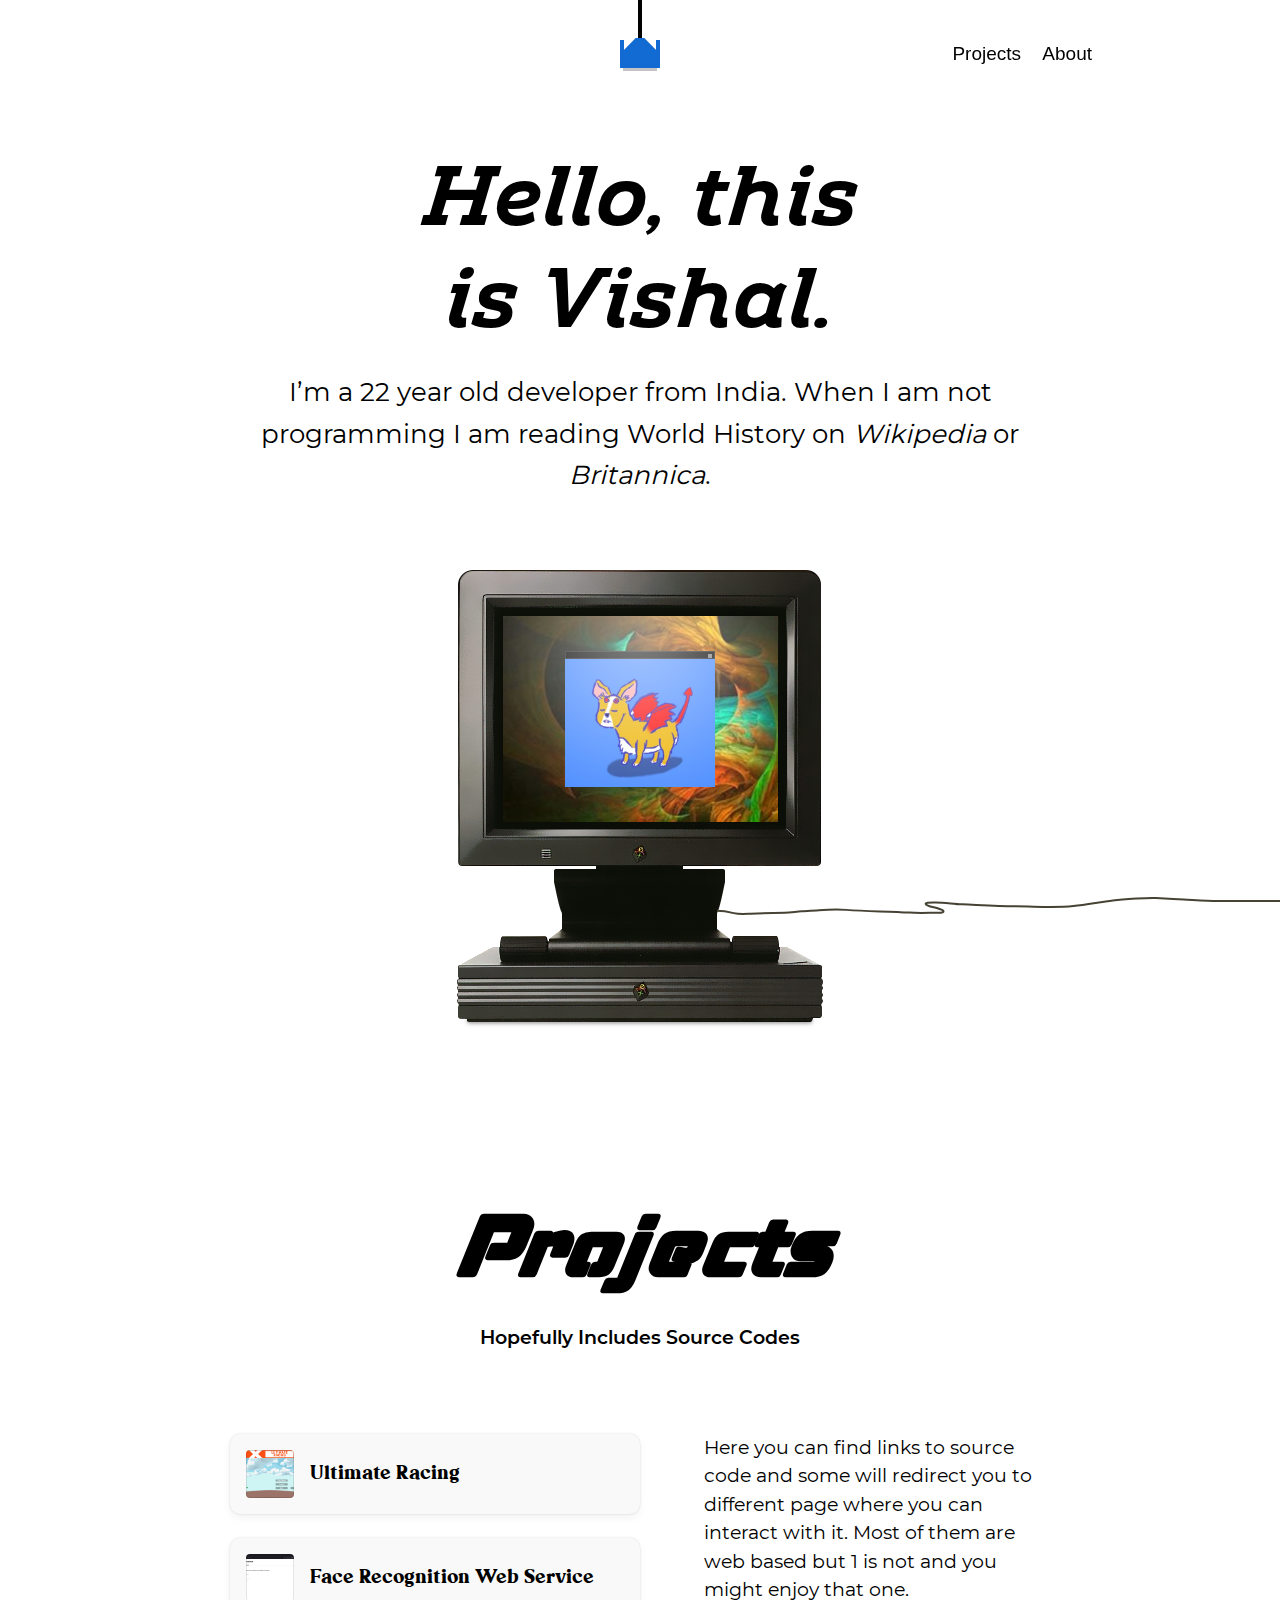
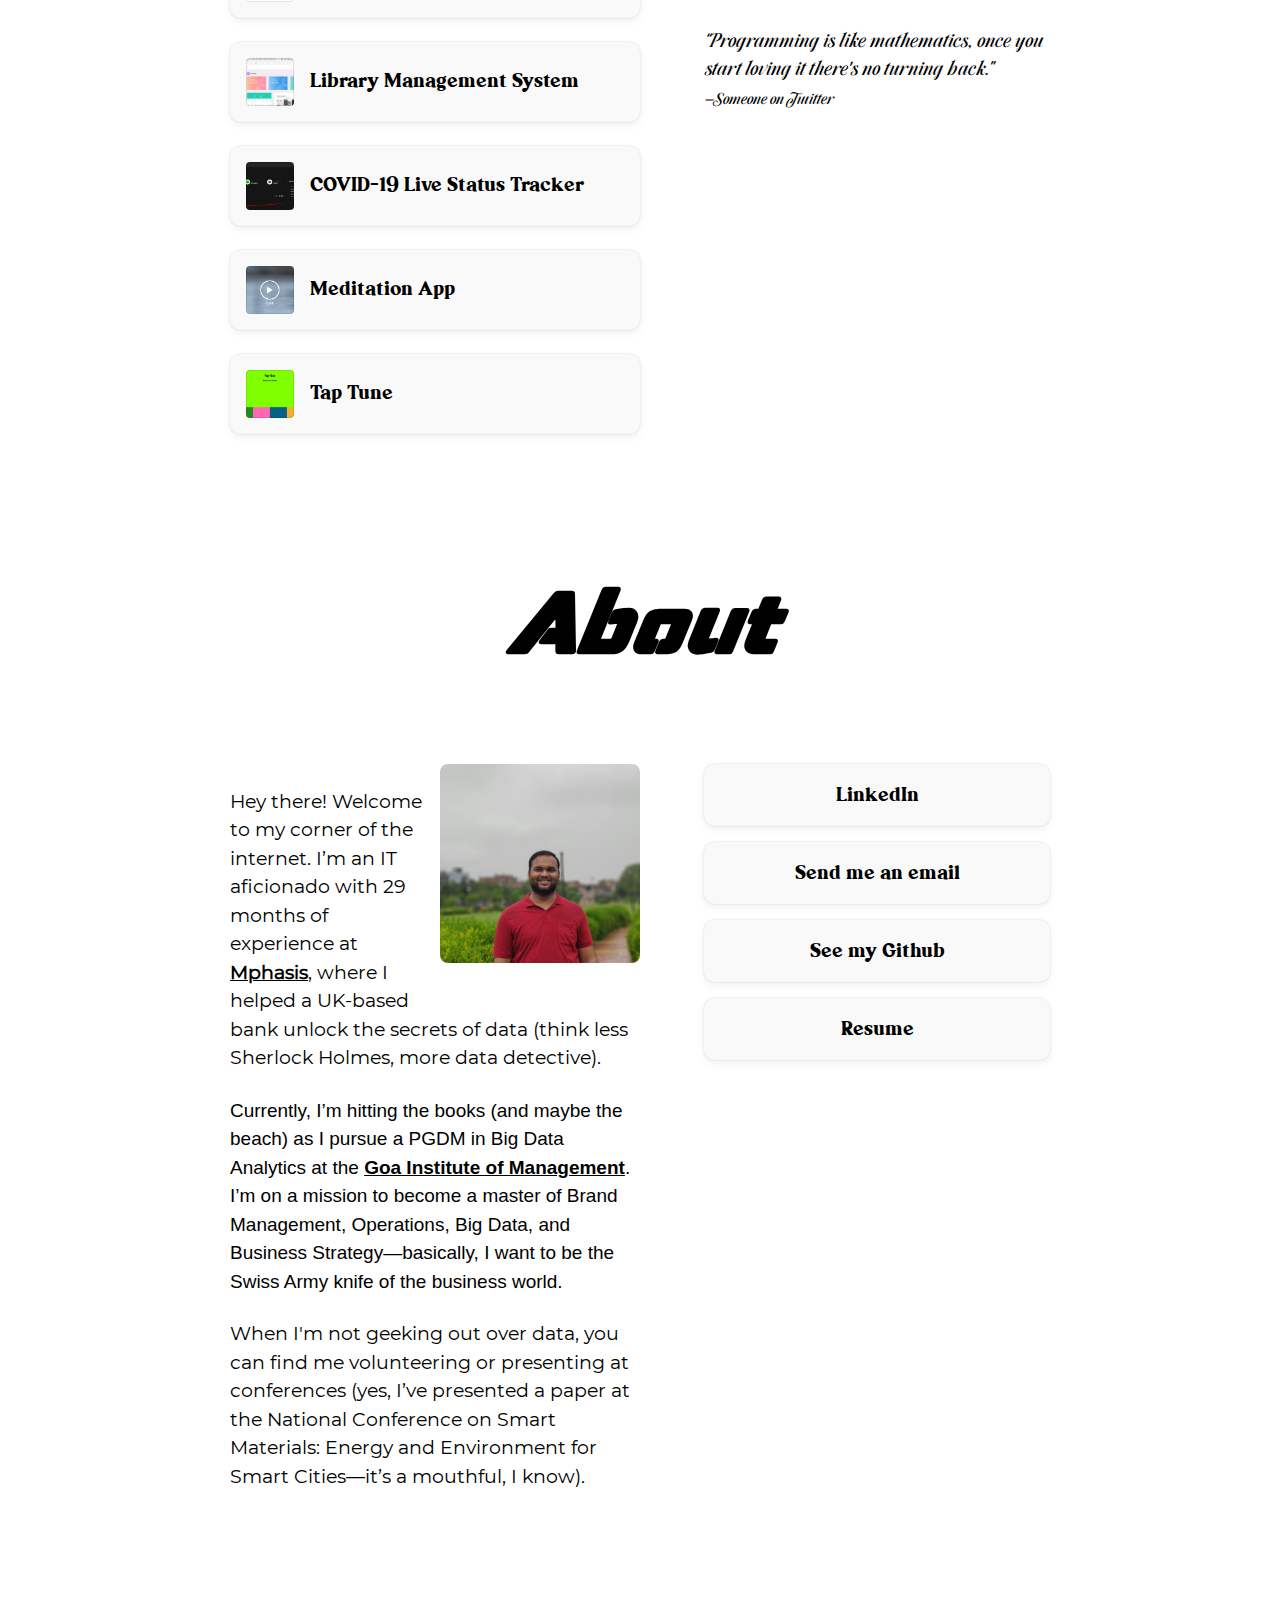
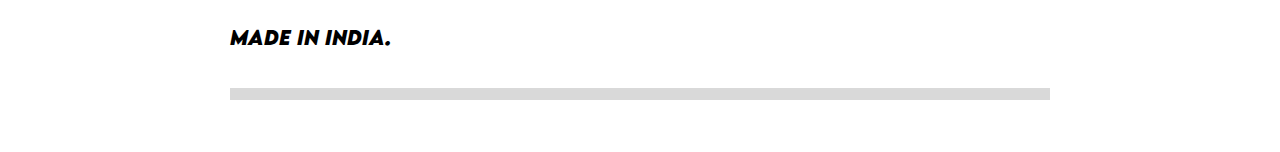
==== commit 0803eae3: "index.html" ====
--- a/index.html
+++ b/index.html
@@ -157,8 +157,8 @@
                     <article> <figure class="photo"> 
                         <img src="Media/images/mugshot-1.jpg" width="200" height="218" title="File photo"> 
                     </figure>
-                    <p style="font-family: mons;">Hey there! Welcome to my corner of the internet. I’m an IT aficionado with 29 months of experience at <u><a href="https://www.mphasis.com/home.html" style="text-decoration: none;color: black;font-weight: 900;">Mphasis</a></u>, where I helped a UK-based bank unlock the secrets of data (think less Sherlock Holmes, more data detective).<u><a href="https://www.mphasis.com/home.html" style="text-decoration: none;color: black;font-weight: 900;">Mphasis</a></u>
-                        Currently, I’m hitting the books (and maybe the beach) as I pursue a PGDM in Big Data Analytics at the <u><a href="https://gim.ac.in/" style="text-decoration: none;color: black;font-weight: 900;">Goa Institute of Management</a></u>. I’m on a mission to become a master of Brand Management, Operations, Big Data, and Business Strategy—basically, I want to be the Swiss Army knife of the business world.</p>
+                    <p style="font-family: mons;">Hey there! Welcome to my corner of the internet. I’m an IT aficionado with 29 months of experience at <u><a href="https://www.mphasis.com/home.html" style="text-decoration: none;color: black;font-weight: 900;">Mphasis</a></u>, where I helped a UK-based bank unlock the secrets of data (think less Sherlock Holmes, more data detective).</p>
+                        <p>Currently, I’m hitting the books (and maybe the beach) as I pursue a PGDM in Big Data Analytics at the <u><a href="https://gim.ac.in/" style="text-decoration: none;color: black;font-weight: 900;">Goa Institute of Management</a></u>. I’m on a mission to become a master of Brand Management, Operations, Big Data, and Business Strategy—basically, I want to be the Swiss Army knife of the business world.</p>
                         <p style="font-family: mons;">When I'm not geeking out over data, you can find me volunteering or presenting at conferences (yes, I’ve presented a paper at the National Conference on Smart Materials: Energy and Environment for Smart Cities—it’s a mouthful, I know).</p> 
                         </article> 
                     
